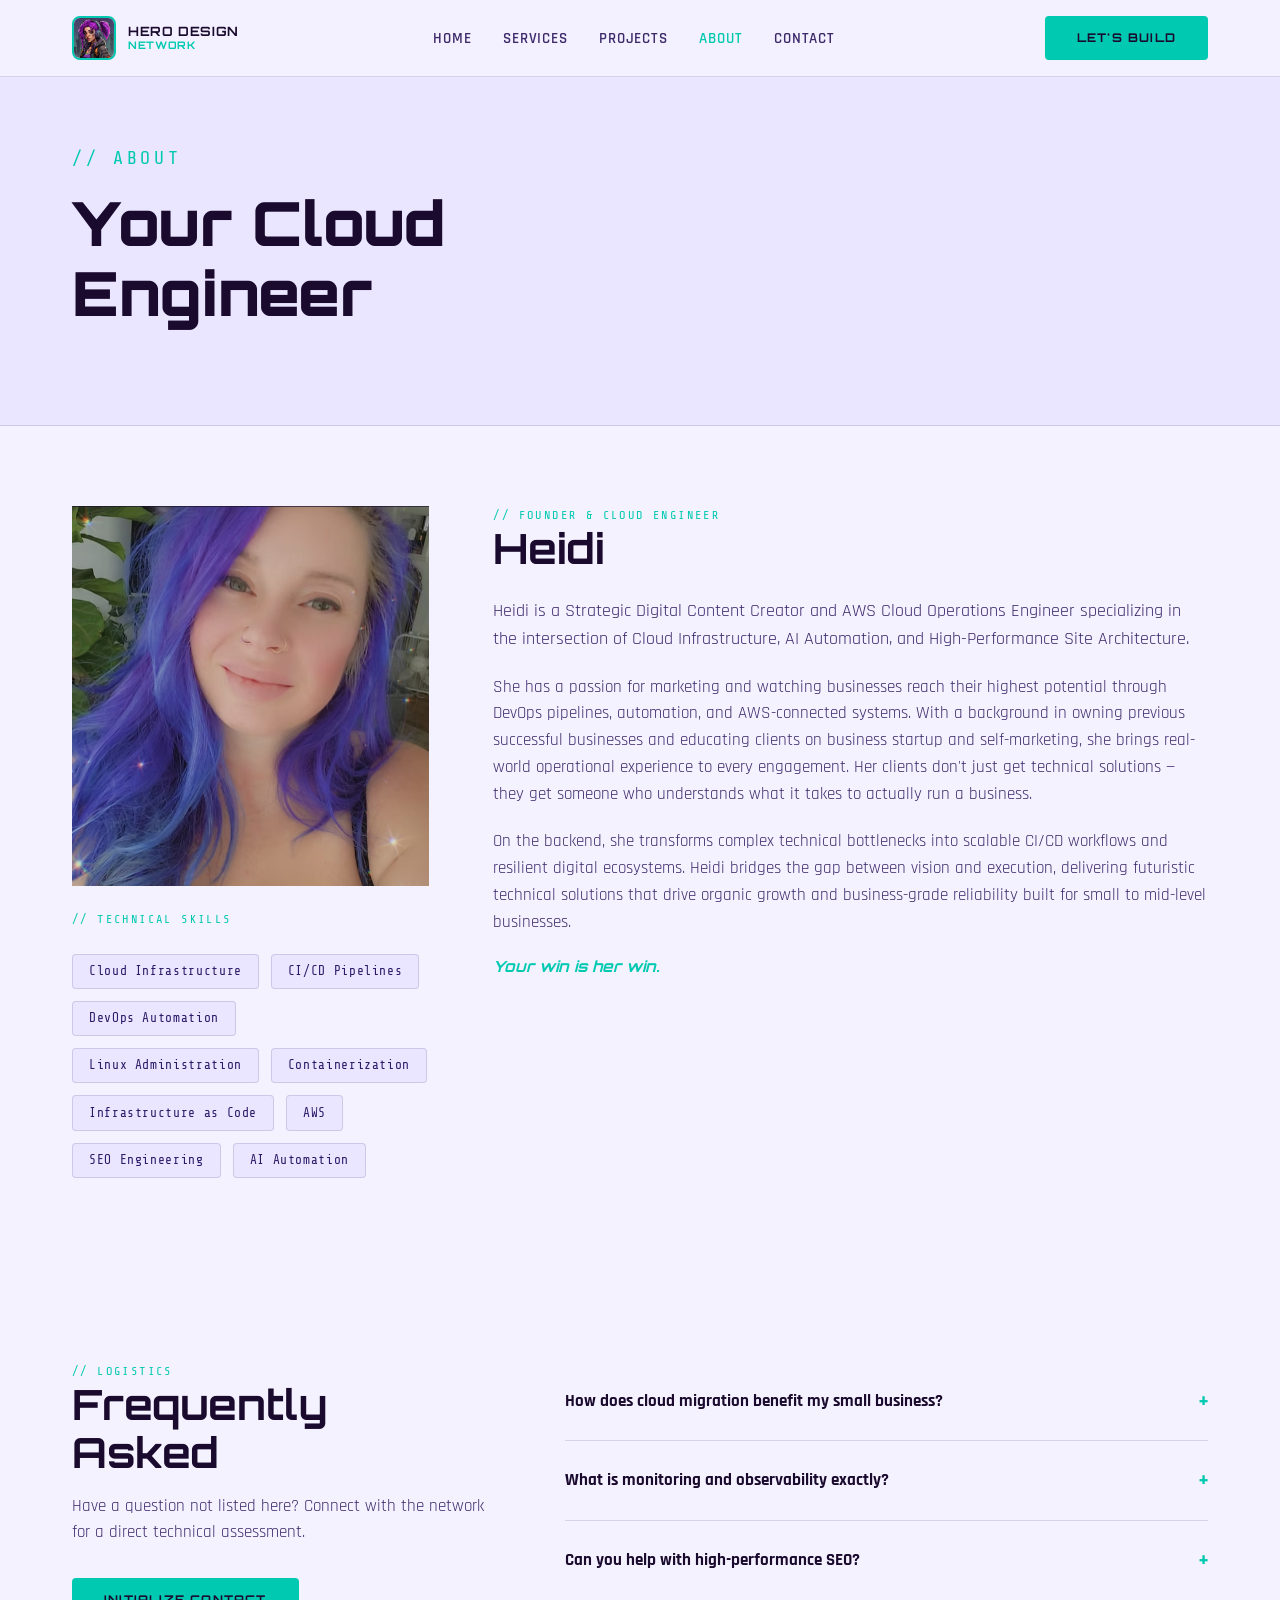
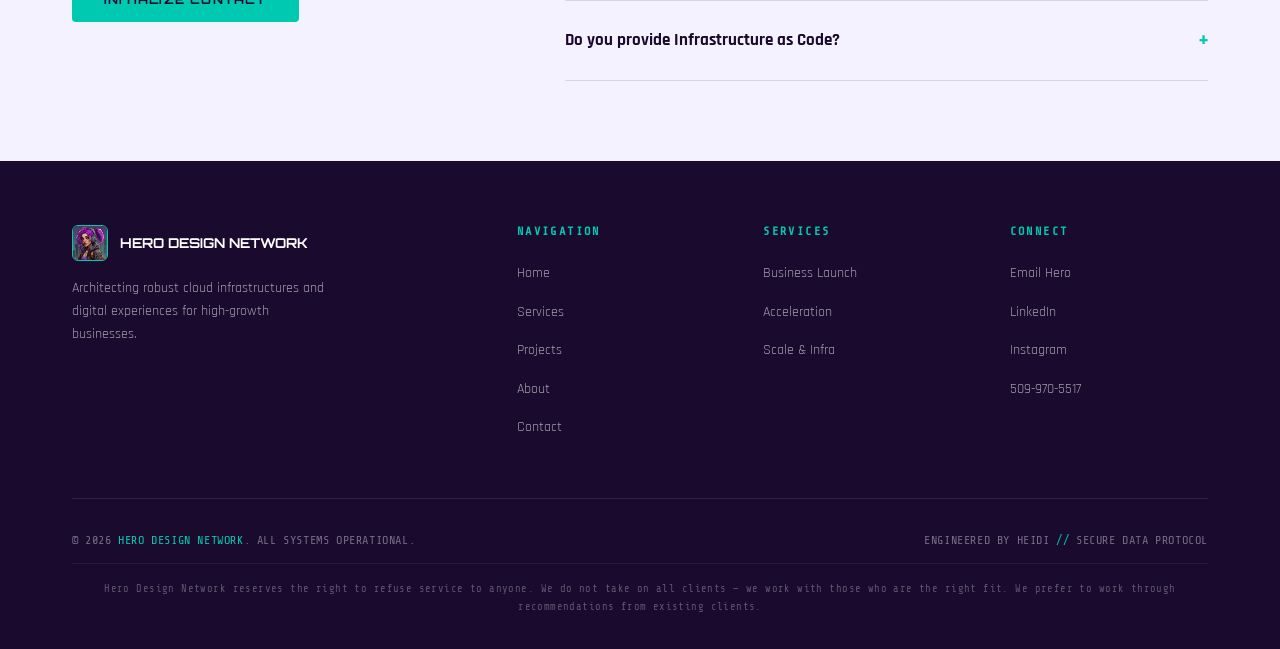
==== pages/about.html @ edc59726 "Initial website deployment" ====
<!DOCTYPE html>
<html lang="en">
<head>
  <meta charset="UTF-8" />
  <meta name="viewport" content="width=device-width, initial-scale=1.0" />
  <title>About Heidi — Hero Design Network</title>
  <meta name="description" content="Heidi — AWS Cloud Operations Engineer and Strategic Digital Content Creator. Hero Design Network founder." />
  <link rel="stylesheet" href="../css/style.css" />
</head>
<body>

<nav>
  <div class="nav-inner">
    <a href="index.html" class="nav-logo">
      <img src="../images/logo.jpg" class="nav-logo-img" alt="Hero Design Network" />
      <div class="nav-logo-text">HERO DESIGN<span>NETWORK</span></div>
    </a>
    <ul class="nav-links">
      <li><a href="../index.html">Home</a></li>
      <li><a href="services.html">Services</a></li>
      <li><a href="projects.html">Projects</a></li>
      <li><a href="about.html">About</a></li>
      <li><a href="contact.html">Contact</a></li>
    </ul>
    <a href="mailto:Hero@HeroDesignNetwork.com" class="btn btn-primary nav-cta">Let's Build</a>
    <button class="nav-toggle" aria-label="Menu"><span></span><span></span><span></span></button>
  </div>
</nav>

<div class="page-hero">
  <div class="container">
    <p class="label">// ABOUT</p>
    <h1>Your Cloud<br>Engineer</h1>
  </div>
</div>

<!-- BIO SECTION -->
<section>
  <div class="container">
    <div class="about-hero">
      <div>
        <div class="about-photo-frame">
          <!-- Replace src with your actual photo path -->
          <img src="../images/heidi.jpg" alt="Heidi — Hero Design Network" class="about-photo"
            onerror="this.style.display='none';this.nextElementSibling.style.display='flex';" />
          <div class="about-photo-placeholder" style="display:none;">
            <div style="font-size:2rem;">◈</div>
            <div>HEIDI</div>
            <div style="font-size:0.7rem;opacity:0.5">// photo.jpeg</div>
          </div>
        </div>
        <div style="margin-top:1.5rem;">
          <p class="label" style="margin-bottom:0.75rem;">// TECHNICAL SKILLS</p>
          <div class="skills-row">
            <span class="skill-tag">Cloud Infrastructure</span>
            <span class="skill-tag">CI/CD Pipelines</span>
            <span class="skill-tag">DevOps Automation</span>
            <span class="skill-tag">Linux Administration</span>
            <span class="skill-tag">Containerization</span>
            <span class="skill-tag">Infrastructure as Code</span>
            <span class="skill-tag">AWS</span>
            <span class="skill-tag">SEO Engineering</span>
            <span class="skill-tag">AI Automation</span>
          </div>
        </div>
      </div>
      <div>
        <p class="label">// FOUNDER & CLOUD ENGINEER</p>
        <h2 style="margin-bottom:1.5rem;">Heidi</h2>
        <p style="font-size:1.1rem;margin-bottom:1.25rem;">Heidi is a Strategic Digital Content Creator and AWS Cloud Operations Engineer specializing in the intersection of Cloud Infrastructure, AI Automation, and High-Performance Site Architecture.</p>
        <p style="margin-bottom:1.25rem;">She has a passion for marketing and watching businesses reach their highest potential through DevOps pipelines, automation, and AWS-connected systems. With a background in owning previous successful businesses and educating clients on business startup and self-marketing, she brings real-world operational experience to every engagement. Her clients don't just get technical solutions — they get someone who understands what it takes to actually run a business.</p>
        <p style="margin-bottom:1.25rem;">On the backend, she transforms complex technical bottlenecks into scalable CI/CD workflows and resilient digital ecosystems. Heidi bridges the gap between vision and execution, delivering futuristic technical solutions that drive organic growth and business-grade reliability built for small to mid-level businesses.</p>

        <p style="font-style:italic;color:var(--teal);font-weight:700;font-family:'Orbitron',sans-serif;font-size:0.95rem;">Your win is her win.</p>
      </div>
    </div>
  </div>
</section>



<!-- FAQ -->
<section>
  <div class="container">
    <div style="display:grid;grid-template-columns:1fr 1.5fr;gap:4rem;align-items:start;">
      <div>
        <p class="label">// LOGISTICS</p>
        <h2>Frequently<br>Asked</h2>
        <p style="margin-top:1rem;">Have a question not listed here? Connect with the network for a direct technical assessment.</p>
        <a href="mailto:Heidi@HeroDesignNetwork.com" class="btn btn-primary" style="margin-top:2rem;display:inline-block;">Initialize Contact</a>
      </div>
      <div>
        <div class="faq-item">
          <div class="faq-question">
            <span>How does cloud migration benefit my small business?</span>
            <span class="faq-toggle">+</span>
          </div>
          <div class="faq-answer">
            <p>Cloud migration minimizes hardware overhead and ensures high availability. We implement seamless CI/CD automation to accelerate release cycles, turning your technical infrastructure into a scalable competitive advantage.</p>
          </div>
        </div>
        <div class="faq-item">
          <div class="faq-question">
            <span>What is monitoring and observability exactly?</span>
            <span class="faq-toggle">+</span>
          </div>
          <div class="faq-answer">
            <p>Observability is the practice of tracking system health through metrics, logs, and traces. We use these data streams to proactively resolve bottlenecks before they ever impact your users' platform experience.</p>
          </div>
        </div>
        <div class="faq-item">
          <div class="faq-question">
            <span>Can you help with high-performance SEO?</span>
            <span class="faq-toggle">+</span>
          </div>
          <div class="faq-answer">
            <p>Yes. We build SEO-aware content systems and automate delivery pipelines. By optimizing Core Web Vitals and metadata infrastructure, we ensure your brand ranks high and loads with zero latency.</p>
          </div>
        </div>
        <div class="faq-item">
          <div class="faq-question">
            <span>Do you provide Infrastructure as Code?</span>
            <span class="faq-toggle">+</span>
          </div>
          <div class="faq-answer">
            <p>We treat infrastructure like software. Using version-controlled scripts to deploy and manage environments ensures your cloud setup is consistent, secure, and easily reproducible across any region.</p>
          </div>
        </div>
      </div>
    </div>
  </div>
</section>

<footer>
  <div class="container">
    <div class="footer-grid">
      <div class="footer-brand">
        <a href="index.html" class="footer-logo">
          <img src="../images/logo.jpg" style="width:36px;height:36px;border-radius:6px;border:1px solid var(--teal);object-fit:cover;" alt="HDN" />
          HERO DESIGN NETWORK
        </a>
        <p>Architecting robust cloud infrastructures and digital experiences for high-growth businesses.</p>
      </div>
      <div class="footer-col"><h4>Navigation</h4><ul><li><a href="index.html">Home</a></li><li><a href="services.html">Services</a></li><li><a href="projects.html">Projects</a></li><li><a href="about.html">About</a></li><li><a href="contact.html">Contact</a></li></ul></div>
      <div class="footer-col"><h4>Services</h4><ul><li><a href="services.html">Business Launch</a></li><li><a href="services.html">Acceleration</a></li><li><a href="services.html">Scale & Infra</a></li></ul></div>
      <div class="footer-col"><h4>Connect</h4><ul><li><a href="mailto:Hero@HeroDesignNetwork.com">Email Hero</a></li><li><a href="https://linkedin.com/in/heidi-m" target="_blank">LinkedIn</a></li><li><a href="https://instagram.com/bionicsonyx" target="_blank">Instagram</a></li><li><a href="tel:5099705517">509-970-5517</a></li></ul></div>
    </div>
    <div class="footer-bottom">
      <p>© 2026 <span class="teal">HERO DESIGN NETWORK</span>. ALL SYSTEMS OPERATIONAL.</p>
      <p>ENGINEERED BY HEIDI <span class="teal">//</span> SECURE DATA PROTOCOL</p>
    </div>
    <div style="border-top:1px solid rgba(255,255,255,0.06);padding-top:1rem;margin-top:0.75rem;text-align:center;">
      <p style="font-family:'Share Tech Mono',monospace;font-size:0.65rem;color:rgba(255,255,255,0.3);letter-spacing:0.04em;line-height:1.8;">Hero Design Network reserves the right to refuse service to anyone. We do not take on all clients — we work with those who are the right fit. We prefer to work through recommendations from existing clients.</p>
    </div>
  </div>
</footer>

<script src="../js/main.js"></script>
</body>
</html>
---- css/style.css ----
/* ============================================
   HERO DESIGN NETWORK — Global Styles
   Theme: Inverted Cyberpunk (Light + Dark Purple)
   ============================================ */

@import url('https://fonts.googleapis.com/css2?family=Orbitron:wght@400;600;700;900&family=Rajdhani:wght@300;400;500;600;700&family=Share+Tech+Mono&display=swap');

:root {
  --bg:          #f4f2ff;
  --bg-alt:      #eae6ff;
  --purple-deep: #1a0a2e;
  --purple-mid:  #2d1b69;
  --purple-soft: #4a2d8a;
  --teal:        #00c9b1;
  --teal-bright: #00e5cc;
  --orange:      #ff6b00;
  --yellow:      #f5c518;
  --white:       #ffffff;
  --text-dark:   #1a0a2e;
  --text-mid:    #3d2a6b;
  --text-light:  #7b6aaa;
  --card-bg:     #ffffff;
  --border:      rgba(45, 27, 105, 0.15);
  --glow-teal:   0 0 20px rgba(0, 229, 204, 0.3);
  --glow-purple: 0 0 20px rgba(45, 27, 105, 0.2);
}

*, *::before, *::after { box-sizing: border-box; margin: 0; padding: 0; }

html { scroll-behavior: smooth; }

body {
  font-family: 'Rajdhani', sans-serif;
  background: var(--bg);
  color: var(--text-dark);
  font-size: 18px;
  line-height: 1.6;
  overflow-x: hidden;
}

/* ---- TYPOGRAPHY ---- */
h1, h2, h3, h4 {
  font-family: 'Orbitron', sans-serif;
  line-height: 1.15;
  color: var(--purple-deep);
}
h1 { font-size: clamp(2rem, 5vw, 3.8rem); font-weight: 900; }
h2 { font-size: clamp(1.6rem, 3.5vw, 2.6rem); font-weight: 700; }
h3 { font-size: clamp(1.1rem, 2vw, 1.5rem); font-weight: 600; }
p  { font-size: 1.05rem; color: var(--text-mid); font-weight: 400; }

.mono { font-family: 'Share Tech Mono', monospace; }
.label {
  font-family: 'Share Tech Mono', monospace;
  font-size: 0.75rem;
  letter-spacing: 0.2em;
  text-transform: uppercase;
  color: var(--teal);
}

/* ---- LAYOUT ---- */
.container { max-width: 1200px; margin: 0 auto; padding: 0 2rem; }
section { padding: 5rem 0; }
.section-alt { background: var(--bg-alt); }
.section-dark {
  background: var(--purple-deep);
  color: var(--white);
}
.section-dark h2, .section-dark h3 { color: var(--white); }
.section-dark p { color: rgba(255,255,255,0.75); }

/* ---- BUTTONS ---- */
.btn {
  display: inline-block;
  padding: 0.75rem 2rem;
  border-radius: 4px;
  font-family: 'Orbitron', sans-serif;
  font-size: 0.75rem;
  font-weight: 700;
  letter-spacing: 0.1em;
  text-transform: uppercase;
  text-decoration: none;
  cursor: pointer;
  border: none;
  transition: all 0.25s ease;
}
.btn-primary {
  background: var(--teal);
  color: var(--purple-deep);
}
.btn-primary:hover {
  background: var(--teal-bright);
  box-shadow: var(--glow-teal);
  transform: translateY(-2px);
}
.btn-outline {
  background: transparent;
  color: var(--purple-deep);
  border: 2px solid var(--purple-mid);
}
.btn-outline:hover {
  background: var(--purple-deep);
  color: var(--white);
  transform: translateY(-2px);
}
.btn-orange {
  background: var(--orange);
  color: var(--white);
}
.btn-orange:hover {
  background: #ff8533;
  box-shadow: 0 0 20px rgba(255,107,0,0.4);
  transform: translateY(-2px);
}
.btn-ghost {
  background: transparent;
  color: var(--teal);
  border: 2px solid var(--teal);
}
.btn-ghost:hover {
  background: var(--teal);
  color: var(--purple-deep);
  box-shadow: var(--glow-teal);
}

/* ---- NAV ---- */
nav {
  position: fixed;
  top: 0; left: 0; right: 0;
  z-index: 1000;
  background: rgba(244, 242, 255, 0.95);
  backdrop-filter: blur(12px);
  border-bottom: 1px solid var(--border);
  padding: 1rem 0;
}
.nav-inner {
  display: flex;
  align-items: center;
  justify-content: space-between;
  max-width: 1200px;
  margin: 0 auto;
  padding: 0 2rem;
}
.nav-logo {
  display: flex;
  align-items: center;
  gap: 0.75rem;
  text-decoration: none;
}
.nav-logo-img {
  width: 44px;
  height: 44px;
  border-radius: 8px;
  border: 2px solid var(--teal);
  object-fit: cover;
}
.nav-logo-text {
  font-family: 'Orbitron', sans-serif;
  font-size: 0.8rem;
  font-weight: 700;
  color: var(--purple-deep);
  letter-spacing: 0.05em;
  line-height: 1.2;
}
.nav-logo-text span { color: var(--teal); display: block; font-size: 0.65rem; }
.nav-links {
  display: flex;
  gap: 2rem;
  list-style: none;
}
.nav-links a {
  font-family: 'Rajdhani', sans-serif;
  font-weight: 600;
  font-size: 0.95rem;
  letter-spacing: 0.05em;
  text-transform: uppercase;
  color: var(--text-mid);
  text-decoration: none;
  transition: color 0.2s;
}
.nav-links a:hover { color: var(--teal); }
.nav-links a.active { color: var(--teal); }
.nav-cta { margin-left: 1rem; }

/* Mobile nav */
.nav-toggle {
  display: none;
  flex-direction: column;
  gap: 5px;
  cursor: pointer;
  background: none;
  border: none;
  padding: 4px;
}
.nav-toggle span {
  width: 24px; height: 2px;
  background: var(--purple-deep);
  transition: all 0.3s;
}

/* ---- HERO ---- */
.hero {
  min-height: 100vh;
  display: flex;
  align-items: center;
  position: relative;
  overflow: hidden;
  padding-top: 80px;
}
.hero-bg {
  position: absolute;
  inset: 0;
  background:
    radial-gradient(ellipse at 70% 50%, rgba(0,201,177,0.08) 0%, transparent 60%),
    radial-gradient(ellipse at 20% 80%, rgba(45,27,105,0.08) 0%, transparent 50%),
    var(--bg);
}
.hero-grid {
  position: absolute;
  inset: 0;
  background-image:
    linear-gradient(rgba(45,27,105,0.06) 1px, transparent 1px),
    linear-gradient(90deg, rgba(45,27,105,0.06) 1px, transparent 1px);
  background-size: 40px 40px;
}
.hero-content {
  position: relative;
  z-index: 2;
  display: grid;
  grid-template-columns: 1fr 1fr;
  gap: 4rem;
  align-items: center;
  max-width: 1200px;
  margin: 0 auto;
  padding: 0 2rem;
  width: 100%;
}
.hero-eyebrow {
  font-family: 'Share Tech Mono', monospace;
  font-size: 0.8rem;
  color: var(--teal);
  letter-spacing: 0.25em;
  text-transform: uppercase;
  margin-bottom: 1rem;
}
.hero-title { margin-bottom: 1.5rem; }
.hero-title .accent { color: var(--teal); }
.hero-title .accent-orange { color: var(--orange); }
.hero-sub {
  font-size: 1.15rem;
  color: var(--text-mid);
  margin-bottom: 2.5rem;
  max-width: 520px;
}
.hero-actions { display: flex; gap: 1rem; flex-wrap: wrap; }
.hero-visual {
  position: relative;
  border-radius: 12px;
  overflow: hidden;
  box-shadow: 0 20px 60px rgba(45,27,105,0.2), var(--glow-teal);
  border: 1px solid rgba(0,201,177,0.3);
}
.hero-img {
  width: 100%;
  height: 420px;
  object-fit: cover;
  display: block;
}
.hero-img-placeholder {
  width: 100%;
  height: 420px;
  background: linear-gradient(135deg, var(--purple-deep) 0%, var(--purple-mid) 40%, #1a4a6b 70%, #0a2a3a 100%);
  display: flex;
  align-items: center;
  justify-content: center;
  font-family: 'Share Tech Mono', monospace;
  color: var(--teal);
  font-size: 0.85rem;
  letter-spacing: 0.1em;
  flex-direction: column;
  gap: 1rem;
}
.hero-img-placeholder .img-icon { font-size: 3rem; opacity: 0.6; }

/* ---- TICKER ---- */
.ticker-wrap {
  background: var(--purple-deep);
  padding: 1rem 0;
  overflow: hidden;
  border-top: 1px solid rgba(0,201,177,0.2);
  border-bottom: 1px solid rgba(0,201,177,0.2);
}
.ticker-track {
  display: flex;
  width: max-content;
  animation: ticker 25s linear infinite;
}
.ticker-item {
  font-family: 'Share Tech Mono', monospace;
  font-size: 0.8rem;
  letter-spacing: 0.2em;
  color: var(--teal);
  padding: 0 2rem;
  white-space: nowrap;
}
.ticker-item .dot { color: var(--yellow); margin: 0 0.5rem; }
@keyframes ticker { from { transform: translateX(0); } to { transform: translateX(-50%); } }

/* ---- CARDS ---- */
.cards-grid {
  display: grid;
  grid-template-columns: repeat(auto-fit, minmax(300px, 1fr));
  gap: 2rem;
}
.card {
  background: var(--card-bg);
  border: 1px solid var(--border);
  border-radius: 10px;
  padding: 2rem;
  transition: all 0.3s ease;
  position: relative;
  overflow: hidden;
}
.card::before {
  content: '';
  position: absolute;
  top: 0; left: 0; right: 0;
  height: 3px;
  background: linear-gradient(90deg, var(--teal), var(--purple-mid));
  opacity: 0;
  transition: opacity 0.3s;
}
.card:hover { transform: translateY(-6px); box-shadow: 0 16px 40px rgba(45,27,105,0.12); }
.card:hover::before { opacity: 1; }
.card-img {
  width: 100%;
  height: 200px;
  object-fit: cover;
  border-radius: 6px;
  margin-bottom: 1.5rem;
}
.card-img-placeholder {
  width: 100%;
  height: 200px;
  border-radius: 6px;
  margin-bottom: 1.5rem;
  display: flex;
  align-items: center;
  justify-content: center;
  font-family: 'Share Tech Mono', monospace;
  font-size: 0.75rem;
  letter-spacing: 0.1em;
}
.card-img-servers {
  background: linear-gradient(135deg, #0a0520 0%, #1a0a2e 40%, #0a2030 100%);
  color: var(--teal);
}
.card-img-analytics {
  background: linear-gradient(135deg, #0a1a30 0%, #1a0a2e 50%, #2d0a1a 100%);
  color: var(--orange);
}
.card-img-seo {
  background: linear-gradient(135deg, #001a20 0%, #1a0a2e 50%, #0a2010 100%);
  color: var(--teal-bright);
}
.card-img-cloud {
  background: linear-gradient(135deg, #0a0520 0%, #2d1b69 60%, #0a1a30 100%);
  color: var(--yellow);
}
.card h3 { margin-bottom: 0.75rem; }
.card p { margin-bottom: 1.5rem; font-size: 0.95rem; }
.card .label { margin-bottom: 0.5rem; }

/* ---- SPLIT SECTION ---- */
.split {
  display: grid;
  grid-template-columns: 1fr 1fr;
  gap: 5rem;
  align-items: center;
}
.split.reverse { direction: rtl; }
.split.reverse > * { direction: ltr; }
.split-visual {
  border-radius: 12px;
  overflow: hidden;
  box-shadow: 0 16px 48px rgba(45,27,105,0.15);
  border: 1px solid var(--border);
}
.split-visual img,
.split-visual-image {
  width: 100%;
  height: 360px;
  object-fit: cover;
  display: block;
}
.split-visual-placeholder {
  width: 100%;
  height: 360px;
  display: flex;
  align-items: center;
  justify-content: center;
  font-family: 'Share Tech Mono', monospace;
  font-size: 0.8rem;
  letter-spacing: 0.1em;
  flex-direction: column;
  gap: 0.75rem;
}
.split-text .label { margin-bottom: 0.75rem; }
.split-text h2 { margin-bottom: 1.25rem; }
.split-text p { margin-bottom: 1.5rem; }
.split-text .actions { display: flex; gap: 1rem; flex-wrap: wrap; }

/* ---- FEATURES LIST ---- */
.features-list {
  list-style: none;
  margin: 1.5rem 0;
}
.features-list li {
  display: flex;
  align-items: center;
  gap: 0.75rem;
  padding: 0.6rem 0;
  border-bottom: 1px solid var(--border);
  font-weight: 500;
  color: var(--text-mid);
}
.features-list li:last-child { border-bottom: none; }
.features-list li::before {
  content: '//';
  font-family: 'Share Tech Mono', monospace;
  color: var(--teal);
  font-size: 0.85rem;
  flex-shrink: 0;
}

/* ---- STATS ROW ---- */
.stats-row {
  display: grid;
  grid-template-columns: repeat(auto-fit, minmax(150px, 1fr));
  gap: 2rem;
  margin: 3rem 0;
}
.stat {
  text-align: center;
  padding: 1.5rem;
  background: rgba(0,201,177,0.05);
  border: 1px solid rgba(0,201,177,0.2);
  border-radius: 8px;
}
.stat-number {
  font-family: 'Orbitron', sans-serif;
  font-size: 2rem;
  font-weight: 900;
  color: var(--teal);
  display: block;
}
.stat-label {
  font-family: 'Share Tech Mono', monospace;
  font-size: 0.7rem;
  letter-spacing: 0.15em;
  color: var(--text-light);
  text-transform: uppercase;
  display: block;
  margin-top: 0.25rem;
}

/* ---- SERVICE TIERS ---- */
.tier-card {
  background: var(--white);
  border: 1px solid var(--border);
  border-radius: 10px;
  padding: 2.5rem;
  position: relative;
  transition: all 0.3s;
}
.tier-card:hover {
  border-color: var(--teal);
  box-shadow: 0 0 0 1px var(--teal), var(--glow-teal);
  transform: translateY(-4px);
}
.tier-tag {
  display: inline-block;
  background: var(--purple-deep);
  color: var(--teal);
  font-family: 'Share Tech Mono', monospace;
  font-size: 0.7rem;
  letter-spacing: 0.15em;
  padding: 0.3rem 0.75rem;
  border-radius: 3px;
  margin-bottom: 1rem;
}
.tier-card h3 { margin-bottom: 0.5rem; }
.tier-subtitle {
  font-style: italic;
  color: var(--text-light);
  font-size: 0.95rem;
  margin-bottom: 1rem;
}
.tier-desc { margin-bottom: 2rem; }

/* ---- FAQ ---- */
.faq-item {
  border-bottom: 1px solid var(--border);
  padding: 1.5rem 0;
}
.faq-question {
  display: flex;
  justify-content: space-between;
  align-items: center;
  cursor: pointer;
  font-family: 'Rajdhani', sans-serif;
  font-weight: 700;
  font-size: 1.05rem;
  color: var(--purple-deep);
  gap: 1rem;
}
.faq-toggle {
  font-family: 'Share Tech Mono', monospace;
  color: var(--teal);
  font-size: 1.2rem;
  flex-shrink: 0;
  transition: transform 0.3s;
}
.faq-answer {
  max-height: 0;
  overflow: hidden;
  transition: max-height 0.4s ease;
}
.faq-answer p { padding-top: 1rem; font-size: 0.95rem; }
.faq-item.open .faq-toggle { transform: rotate(45deg); }
.faq-item.open .faq-answer { max-height: 200px; }

/* ---- SKILLS TAGS ---- */
.skills-row {
  display: flex;
  flex-wrap: wrap;
  gap: 0.75rem;
  margin: 1.5rem 0;
}
.skill-tag {
  background: var(--bg-alt);
  border: 1px solid var(--border);
  color: var(--purple-mid);
  font-family: 'Share Tech Mono', monospace;
  font-size: 0.8rem;
  padding: 0.4rem 1rem;
  border-radius: 4px;
  letter-spacing: 0.05em;
}

/* ---- CONTACT ---- */
.contact-grid {
  display: grid;
  grid-template-columns: 1fr 1.5fr;
  gap: 4rem;
  align-items: start;
}
.contact-info-item {
  display: flex;
  gap: 1rem;
  align-items: flex-start;
  margin-bottom: 1.5rem;
}
.contact-icon {
  font-family: 'Share Tech Mono', monospace;
  font-size: 0.75rem;
  color: var(--teal);
  letter-spacing: 0.1em;
  min-width: 80px;
  padding-top: 0.25rem;
}
.contact-val {
  font-weight: 600;
  color: var(--purple-deep);
  text-decoration: none;
}
.contact-val:hover { color: var(--teal); }
.form-group { margin-bottom: 1.5rem; }
.form-label {
  display: block;
  font-family: 'Share Tech Mono', monospace;
  font-size: 0.75rem;
  letter-spacing: 0.15em;
  color: var(--teal);
  margin-bottom: 0.5rem;
  text-transform: uppercase;
}
.form-input,
.form-textarea {
  width: 100%;
  background: var(--white);
  border: 1px solid var(--border);
  border-radius: 6px;
  padding: 0.85rem 1rem;
  font-family: 'Rajdhani', sans-serif;
  font-size: 1rem;
  color: var(--text-dark);
  transition: border-color 0.2s, box-shadow 0.2s;
  outline: none;
}
.form-input:focus,
.form-textarea:focus {
  border-color: var(--teal);
  box-shadow: 0 0 0 3px rgba(0,201,177,0.15);
}
.form-textarea { min-height: 140px; resize: vertical; }

/* ---- DISCORD / COMING SOON ---- */
.coming-soon-box {
  background: var(--purple-deep);
  border: 1px solid rgba(0,201,177,0.3);
  border-radius: 10px;
  padding: 3rem;
  text-align: center;
  position: relative;
  overflow: hidden;
}
.coming-soon-box::before {
  content: '';
  position: absolute;
  inset: 0;
  background: repeating-linear-gradient(
    45deg,
    transparent,
    transparent 10px,
    rgba(0,201,177,0.03) 10px,
    rgba(0,201,177,0.03) 20px
  );
}
.cs-tag {
  font-family: 'Share Tech Mono', monospace;
  font-size: 0.75rem;
  color: var(--orange);
  letter-spacing: 0.25em;
  display: block;
  margin-bottom: 1rem;
}
.cs-title {
  font-family: 'Orbitron', sans-serif;
  font-size: 1.4rem;
  color: var(--white);
  margin-bottom: 0.75rem;
}
.cs-sub { color: rgba(255,255,255,0.6); font-size: 0.95rem; margin-bottom: 1.5rem; }
.cs-status {
  font-family: 'Share Tech Mono', monospace;
  font-size: 0.85rem;
  color: var(--teal);
  letter-spacing: 0.15em;
  animation: blink 1.4s ease-in-out infinite;
}
@keyframes blink { 0%, 100% { opacity: 1; } 50% { opacity: 0.3; } }

/* ---- ABOUT HERO ---- */
.about-hero {
  display: grid;
  grid-template-columns: 1fr 2fr;
  gap: 4rem;
  align-items: start;
}
.about-heidi-image {
  border-radius: 12px;
  overflow: hidden;
  border: 2px solid var(--teal);
  box-shadow: 0 0 0 6px rgba(0,201,177,0.1), var(--glow-teal);
  width: 100%;
  min-height: 420px;
  background: url("../images/heidi.jpg") center center / cover no-repeat;
}
.about-photo-placeholder {
  width: 100%;
  height: 420px;
  background: linear-gradient(135deg, var(--purple-deep), var(--purple-mid));
  display: flex;
  align-items: center;
  justify-content: center;
  font-family: 'Share Tech Mono', monospace;
  font-size: 0.8rem;
  color: var(--teal);
  letter-spacing: 0.1em;
  flex-direction: column;
  gap: 0.5rem;
}
.about-photo { width: 100%; height: 100%; object-fit: cover; object-position: center; display: block; }

/* ---- PAGE HERO ---- */
.page-hero {
  padding: 9rem 0 5rem;
  background: var(--bg-alt);
  border-bottom: 1px solid var(--border);
}
.page-hero .label { margin-bottom: 1rem; }
.page-hero h1 { margin-bottom: 1rem; }
.page-hero p { font-size: 1.15rem; max-width: 600px; }

/* ---- FOOTER ---- */
footer {
  background: var(--purple-deep);
  color: var(--white);
  padding: 4rem 0 2rem;
}
.footer-grid {
  display: grid;
  grid-template-columns: 2fr 1fr 1fr 1fr;
  gap: 3rem;
  margin-bottom: 3rem;
}
.footer-brand p {
  color: rgba(255,255,255,0.6);
  font-size: 0.9rem;
  margin-top: 1rem;
  max-width: 260px;
}
.footer-logo {
  font-family: 'Orbitron', sans-serif;
  font-size: 0.85rem;
  font-weight: 700;
  color: var(--white);
  text-decoration: none;
  display: flex;
  align-items: center;
  gap: 0.75rem;
}
.footer-logo img {
  width: 36px; height: 36px;
  border-radius: 6px;
  border: 1px solid var(--teal);
}
.footer-col h4 {
  font-family: 'Share Tech Mono', monospace;
  font-size: 0.75rem;
  letter-spacing: 0.2em;
  color: var(--teal);
  text-transform: uppercase;
  margin-bottom: 1.25rem;
}
.footer-col ul { list-style: none; }
.footer-col ul li { margin-bottom: 0.6rem; }
.footer-col ul li a {
  color: rgba(255,255,255,0.6);
  text-decoration: none;
  font-size: 0.9rem;
  transition: color 0.2s;
}
.footer-col ul li a:hover { color: var(--teal); }
.footer-bottom {
  border-top: 1px solid rgba(255,255,255,0.1);
  padding-top: 2rem;
  display: flex;
  justify-content: space-between;
  align-items: center;
  flex-wrap: wrap;
  gap: 1rem;
}
.footer-bottom p {
  font-family: 'Share Tech Mono', monospace;
  font-size: 0.75rem;
  color: rgba(255,255,255,0.4);
  letter-spacing: 0.05em;
}
.footer-bottom .teal { color: var(--teal); }

/* ---- PROJECT DETAIL ---- */
.project-hero {
  padding: 9rem 0 5rem;
  position: relative;
  overflow: hidden;
}
.project-meta {
  display: flex;
  gap: 1rem;
  flex-wrap: wrap;
  margin: 1.5rem 0;
}
.meta-tag {
  background: rgba(0,201,177,0.1);
  border: 1px solid rgba(0,201,177,0.3);
  color: var(--teal);
  font-family: 'Share Tech Mono', monospace;
  font-size: 0.7rem;
  padding: 0.3rem 0.75rem;
  border-radius: 3px;
  letter-spacing: 0.1em;
}
.tech-stack {
  display: flex;
  flex-wrap: wrap;
  gap: 0.6rem;
  margin: 1.5rem 0;
}
.tech-badge {
  background: var(--purple-deep);
  color: var(--teal);
  font-family: 'Share Tech Mono', monospace;
  font-size: 0.75rem;
  padding: 0.3rem 0.75rem;
  border-radius: 3px;
}

/* ---- RESPONSIVE ---- */
@media (max-width: 900px) {
  .hero-content,
  .split,
  .contact-grid,
  .about-hero,
  .footer-grid { grid-template-columns: 1fr; gap: 2.5rem; }
  .split.reverse { direction: ltr; }
  .hero { min-height: auto; padding: 7rem 0 4rem; }
  .footer-grid { grid-template-columns: 1fr 1fr; }
}
@media (max-width: 640px) {
  .nav-links { display: none; }
  .nav-links.open {
    display: flex;
    flex-direction: column;
    position: absolute;
    top: 100%; left: 0; right: 0;
    background: rgba(244,242,255,0.98);
    padding: 1.5rem 2rem;
    border-bottom: 1px solid var(--border);
    gap: 1rem;
  }
  .nav-toggle { display: flex; }
  .nav-cta { display: none; }
  .footer-grid { grid-template-columns: 1fr; }
  .cards-grid { grid-template-columns: 1fr; }
  .footer-bottom { flex-direction: column; text-align: center; }
}
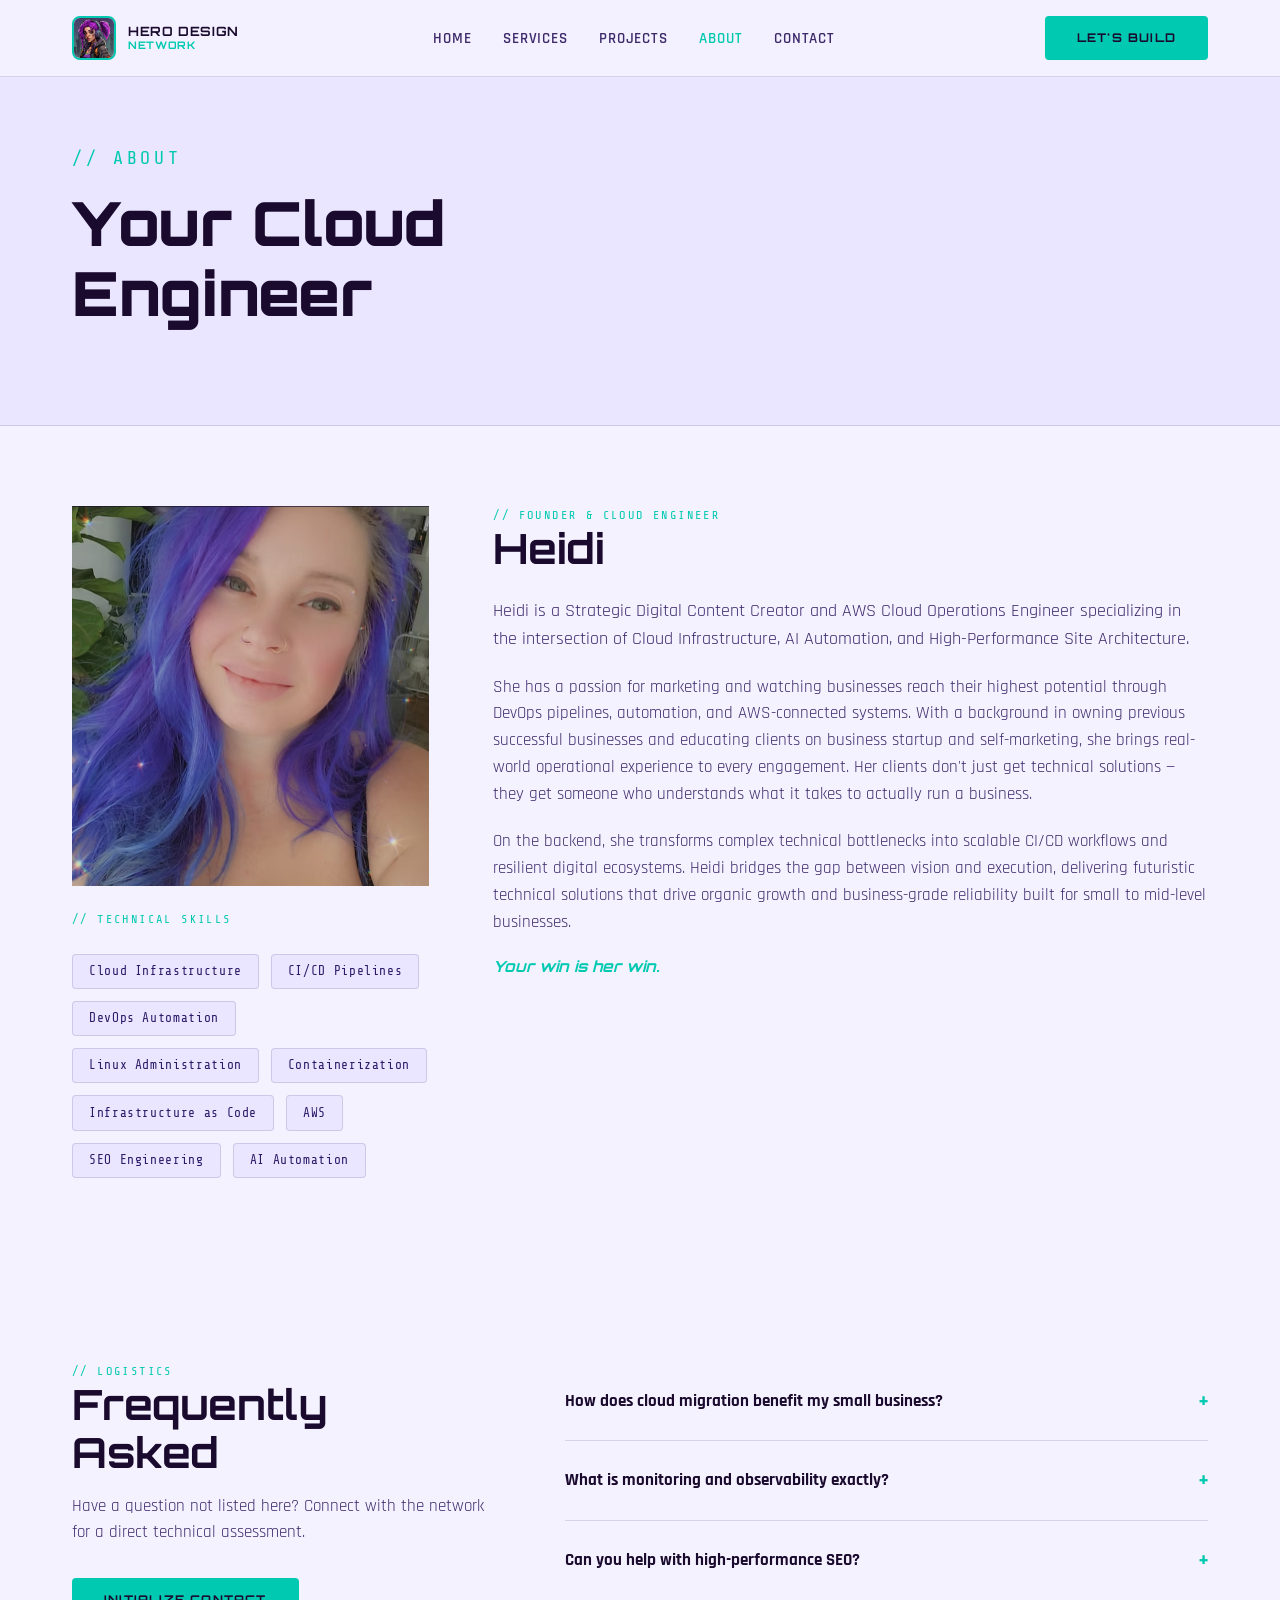
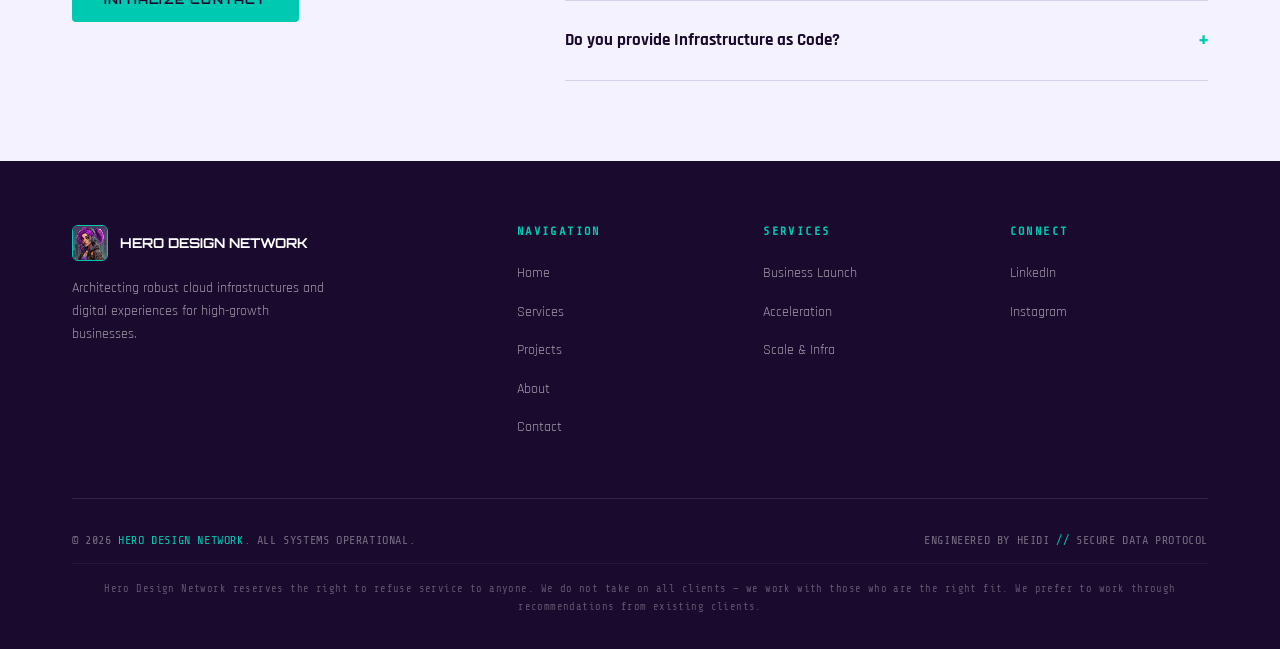
==== commit 6acbb5e8: "Replace email links with contact page links" ====
--- a/pages/about.html
+++ b/pages/about.html
@@ -22,7 +22,7 @@
       <li><a href="about.html">About</a></li>
       <li><a href="contact.html">Contact</a></li>
     </ul>
-    <a href="mailto:Hero@HeroDesignNetwork.com" class="btn btn-primary nav-cta">Let's Build</a>
+    <a href="contact.html" class="btn btn-primary nav-cta">Let's Build</a>
     <button class="nav-toggle" aria-label="Menu"><span></span><span></span><span></span></button>
   </div>
 </nav>
@@ -87,7 +87,7 @@
         <p class="label">// LOGISTICS</p>
         <h2>Frequently<br>Asked</h2>
         <p style="margin-top:1rem;">Have a question not listed here? Connect with the network for a direct technical assessment.</p>
-        <a href="mailto:Heidi@HeroDesignNetwork.com" class="btn btn-primary" style="margin-top:2rem;display:inline-block;">Initialize Contact</a>
+        <a href="contact.html" class="btn btn-primary" style="margin-top:2rem;display:inline-block;">Initialize Contact</a>
       </div>
       <div>
         <div class="faq-item">
@@ -143,7 +143,7 @@
       </div>
       <div class="footer-col"><h4>Navigation</h4><ul><li><a href="index.html">Home</a></li><li><a href="services.html">Services</a></li><li><a href="projects.html">Projects</a></li><li><a href="about.html">About</a></li><li><a href="contact.html">Contact</a></li></ul></div>
       <div class="footer-col"><h4>Services</h4><ul><li><a href="services.html">Business Launch</a></li><li><a href="services.html">Acceleration</a></li><li><a href="services.html">Scale & Infra</a></li></ul></div>
-      <div class="footer-col"><h4>Connect</h4><ul><li><a href="mailto:Hero@HeroDesignNetwork.com">Email Hero</a></li><li><a href="https://linkedin.com/in/heidi-m" target="_blank">LinkedIn</a></li><li><a href="https://instagram.com/bionicsonyx" target="_blank">Instagram</a></li><li><a href="tel:5099705517">509-970-5517</a></li></ul></div>
+      <div class="footer-col"><h4>Connect</h4><ul><li><a href="https://linkedin.com/in/heidi-m" target="_blank">LinkedIn</a></li><li><a href="https://instagram.com/bionicsonyx" target="_blank">Instagram</a></li></ul></div>
     </div>
     <div class="footer-bottom">
       <p>© 2026 <span class="teal">HERO DESIGN NETWORK</span>. ALL SYSTEMS OPERATIONAL.</p>
